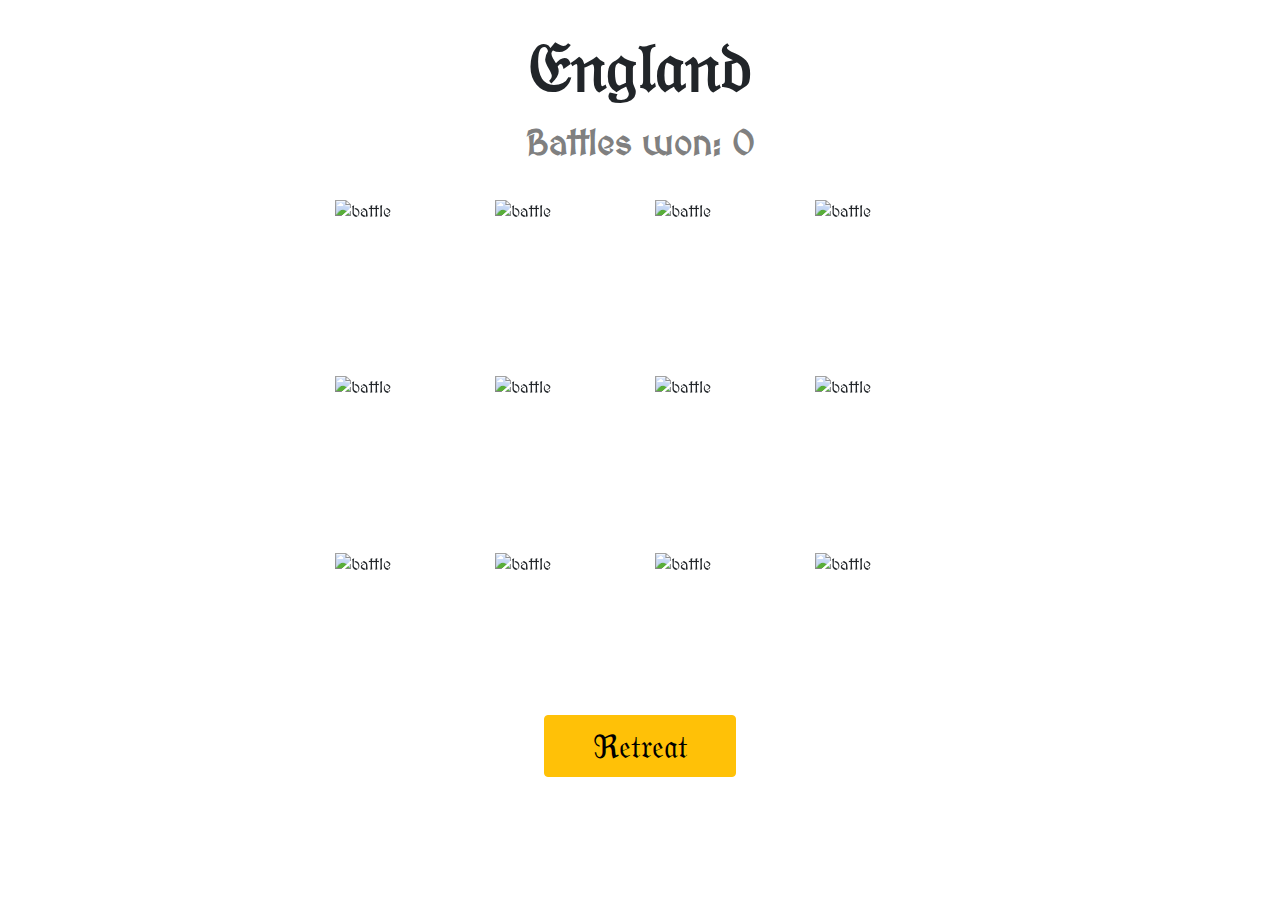
==== gamepage.html @ 1f0f879d "Add files via upload" ====
<!DOCTYPE html>
<html lang="en">

<head>
  <meta charset="UTF-8" />
  <meta name="description" content="Victorian theme memory match game made for Year 5 WoW project by Adam Ahmed of Birchwood Primary School">
  <meta name="keywords" content="HTML, CSS, JavaScript, WoW, Birchwood, Memory Game">
  <meta name="author" content="Adam Ahmed">
  <meta name="viewport" content="width=device-width, initial-scale=1.0" />
  <title>Victorian Memory Match</title>

  <!--GOOGLE FONTS-->

  <link rel="preconnect" href="https://fonts.gstatic.com">
  <link href="https://fonts.googleapis.com/css2?family=MedievalSharp&display=swap" rel="stylesheet">

  <!--BOOTSTRAP-->
  <link rel="stylesheet" href="https://stackpath.bootstrapcdn.com/bootstrap/4.5.2/css/bootstrap.min.css" integrity="sha384-JcKb8q3iqJ61gNV9KGb8thSsNjpSL0n8PARn9HuZOnIxN0hoP+VmmDGMN5t9UJ0Z" crossorigin="anonymous" />
  <script src="https://stackpath.bootstrapcdn.com/bootstrap/4.5.2/js/bootstrap.min.js" integrity="sha384-B4gt1jrGC7Jh4AgTPSdUtOBvfO8shuf57BaghqFfPlYxofvL8/KUEfYiJOMMV+rV" crossorigin="anonymous"></script>

  <link rel="stylesheet" href="styles.css" />
</head>

<body id="game">
  <header>
    <h1 class="text-center mt-4 mb-2 headTag">𝔈𝔫𝔤𝔩𝔞𝔫𝔡</h1>
  </header>

  <section class="container mx-auto">
    <section class="mx-auto">
      <div class="row">
        <div class="col-12 text-center points">
          <p>Battles won: <span id="point"> 0</span></p>
        </div>
      </div>

      <div id="won" class="text-center">
        <h1>𝔜𝔬𝔲 𝔥𝔞𝔳𝔢 𝔠𝔬𝔫𝔮𝔲𝔢𝔯𝔢𝔡 𝔱𝔥𝔢 𝔠𝔬𝔲𝔫𝔱𝔯𝔶!</h1>
        <p>Battles won: <span id="finalPoints">0</span></p>
        <button class="btn" id="playAgain">ℭ𝔬𝔫𝔮𝔲𝔢𝔯 𝔞𝔫𝔬𝔱𝔥𝔢𝔯 𝔠𝔬𝔲𝔫𝔱𝔯𝔶</button>
      </div>

      <section class="memory-game">
        <div class="memory-card" data-cards="card1">
          <img class="front-face" src="Images/queen.png" alt="Queen image" />
          <img class="back-face" src="Images/card.png" alt="battle" />
        </div>
        <div class="memory-card" data-cards="card1">
          <img class="front-face" src="Images/queen.png" alt="Queen image" />
          <img class="back-face" src="Images/card.png" alt="battle" />
        </div>

        <div class="memory-card" data-cards="card2">
          <img class="front-face" src="Images/homeless.png" alt="Homeless man image" />
          <img class="back-face" src="Images/card.png" alt="battle" />
        </div>
        <div class="memory-card" data-cards="card2">
          <img class="front-face" src="Images/homeless.png" alt="Homeless man image" />
          <img class="back-face" src="Images/card.png" alt="battle" />
        </div>

        <div class="memory-card" data-cards="card3">
          <img class="front-face" src="Images/porridge.png" alt="Porridge image " />
          <img class="back-face" src="Images/card.png" alt="battle" />
        </div>
        <div class="memory-card" data-cards="card3">
          <img class="front-face" src="Images/porridge.png" alt="Porridge image" />
          <img class="back-face" src="Images/card.png" alt="battle" />
        </div>

        <div class="memory-card" data-cards="card4">
          <img class="front-face" src="Images/sword.png" alt="Sword image" />
          <img class="back-face" src="Images/card.png" alt="battle" />
        </div>
        <div class="memory-card" data-cards="card4">
          <img class="front-face" src="Images/sword.png" alt="Sword image" />
          <img class="back-face" src="Images/card.png" alt="battle" />
        </div>

        <div class="memory-card" data-cards="card5">
          <img class="front-face" src="Images/rhorse.png" alt="Rocking horse image" />
          <img class="back-face" src="Images/card.png" alt="battle" />
        </div>

        <div class="memory-card" data-cards="card5">
          <img class="front-face" src="Images/rhorse.png" alt="Rocking horse image" />
          <img class="back-face" src="Images/card.png" alt="battle" />
        </div>

        <div class="memory-card" data-cards="card6">
          <img class="front-face" src="Images/ship.png" alt="War ship image" />
          <img class="back-face" src="Images/card.png." alt="battle" />
        </div>
        <div class="memory-card" data-cards="card6">
          <img class="front-face" src="Images/ship.png" alt="War ship image" />
          <img class="back-face" src="Images/card.png" alt="battle" />
        </div>
      </section>
    </section>
  </section>
  <a class="btn btn-large btn-warning retreat" href="index.html">ℜ𝔢𝔱𝔯𝔢𝔞𝔱</a>
  <script src="game.js"></script>
</body>

</html>
---- styles.css ----
body {
  height: 85vh;
  background-image: url("Images/oriental.png");
  background-position: center;
  position: relative;
  font-family: "MedievalSharp", cursive;
}

p {
  color: grey;
}

.open {
  width: 100%;
  display: block;
  justify-content: center;
  align-items: center;
  margin-top: 100px;
}

.mainTag {
  color: #000;
  font-weight: bolder;
}

.welcome {
  font-weight: 800;
  width: 70%;
  margin: auto;
  margin-bottom: 20px;
  font-size: 35px;
}

.gif {
  border: 8px solid black;
  max-width: 30%;
  border-radius: 50%;
}

.gif:hover {
  opacity: 75%;
}

.headTag,
.points>p {
  font-weight: bolder;
}

#point {
  font-weight: 1300;
}

.memory-game {
  width: calc(25% - 10px);
  height: calc(30% - 10px);
  margin: auto;
  display: flex;
  flex-wrap: wrap;
  perspective: 1000px;
  z-index: -1;
}

.memory-card {
  width: calc(25% - 10px);
  height: calc(30% - 10px);
  margin: 5px;
  position: relative;
  transform: scale(1);
  transform-style: preserve-3d;
  transition: transform 0.5s;
  border-radius: 5px;
  background-image: linear-gradient(-225deg, #fff 0%, #fff 100%);
}

.memory-card:active {
  transform: scale(0.97);
  transition: transform 0.2s;
}

.memory-card.flip {
  transform: rotateY(180deg);
}

.front-face,
.back-face {
  width: 100%;
  height: 100%;
  padding: 10px;
  position: absolute;
  border-radius: 5px;
  backface-visibility: hidden;
}

.front-face {
  transform: rotateY(180deg);
}

#won {
  visibility: hidden;
  border-radius: 10px;
  background-image: url("Images/oriental.png");
  margin: auto;
  position: absolute;
  top: 50%;
  left: 50%;
  margin-right: -50%;
  transform: translate(-50%, -50%);
  z-index: 1;
  border: 5px solid #064d75;
}

#won>h1,
#won p {
  font-weight: bolder;
}

#playAgain {
  border: 2px solid #000;
  border-radius: 5px;
  background: #0fc;
  opacity: 70%;
}

#playAgain:hover {
  opacity: 100%;
}

/*LARGE DEVICES*/
@media (min-width: 992px) {
  .mainTag {
    font-size: 80px;
    margin-top: 60px;
  }

  .btn-handle {
    font-size: 40px;
    padding: 10px 20px;
    border-radius: 10px;
  }

  .memory-game {
    width: 640px;
    height: 530px;
  }

  .front-face,
  .back-face {
    padding: 10px;
  }

  #won {
    padding: 50px;
  }

  .headTag {
    font-size: 70px;
  }

  .points>p,
  #won>h1,
  #won p,
  #playAgain {
    font-size: 35px;
  }
}

/*medium devices*/
@media (min-width: 768px) and (max-width: 991px) {
  .mainTag {
    font-size: 75px;
    margin-top: 60px;
  }

  .btn-handle {
    font-size: 35px;
    padding: 10px 20px;
    border-radius: 10px;
  }

  .memory-game {
    width: 620px;
    height: 512px;
  }

  .front-face,
  .back-face {
    padding: 10px;
  }

  #won {
    padding: 50px;
    top: 40%;
  }

  .points>p,
  #won>h1,
  #won p,
  #playAgain {
    font-size: 35px;
  }
}

/*SMALL DEVICES*/
@media (min-width: 576px) and (max-width: 767px) {
  .mainTag {
    font-size: 60px;
    margin-top: 50px;
  }

  .btn-handle {
    font-size: 30px;
    padding: 10px 20px;
    border-radius: 10px;
  }

  .memory-game {
    width: 480px;
    height: 398px;
  }

  .front-face,
  .back-face {
    padding: 6px;
  }

  #won {
    padding: 35px;
    top: 30%;
  }

  .points>p,
  #won>h1,
  #won p,
  #playAgain {
    font-size: 30px;
  }
}

/*EXTRA SMALL DEVICES*/
@media (min-width: 378px) and (max-width: 575px) {
  .mainTag {
    font-size: 45px;
    margin-top: 45px;
  }

  .btn-handle {
    font-size: 30px;
    padding: 10px 20px;
    border-radius: 10px;
  }

  .memory-game {
    width: 380px;
    height: 315px;
  }

  .front-face,
  .back-face {
    padding: 6px;
  }

  #won {
    padding: 30px;
    top: 30%;
  }

  .points>p,
  #won>h1,
  #won p,
  #playAgain {
    font-size: 25px;
  }
}

/*X-EXTRA SMALL DEVICES*/
@media (max-width: 377px) {
  .mainTag {
    font-size: 45px;
    margin-top: 40px;
  }

  .btn-handle {
    font-size: 30px;
    padding: 10px 20px;
    border-radius: 10px;
  }

  .memory-game {
    width: 340px;
    height: 282px;
  }

  .front-face,
  .back-face {
    padding: 5px;
  }

  #won {
    padding: 15px;
    top: 30%;
  }

  .points>p,
  #won>h1,
  #won p,
  #playAgain {
    font-size: 25px;
  }
}

.retreat {
  font-size: 2rem;
  color: #000;
  text-align: center;
  text-decoration: none;
  display: block;
  width: 15%;
  min-width: 150px;
  margin: auto;
}
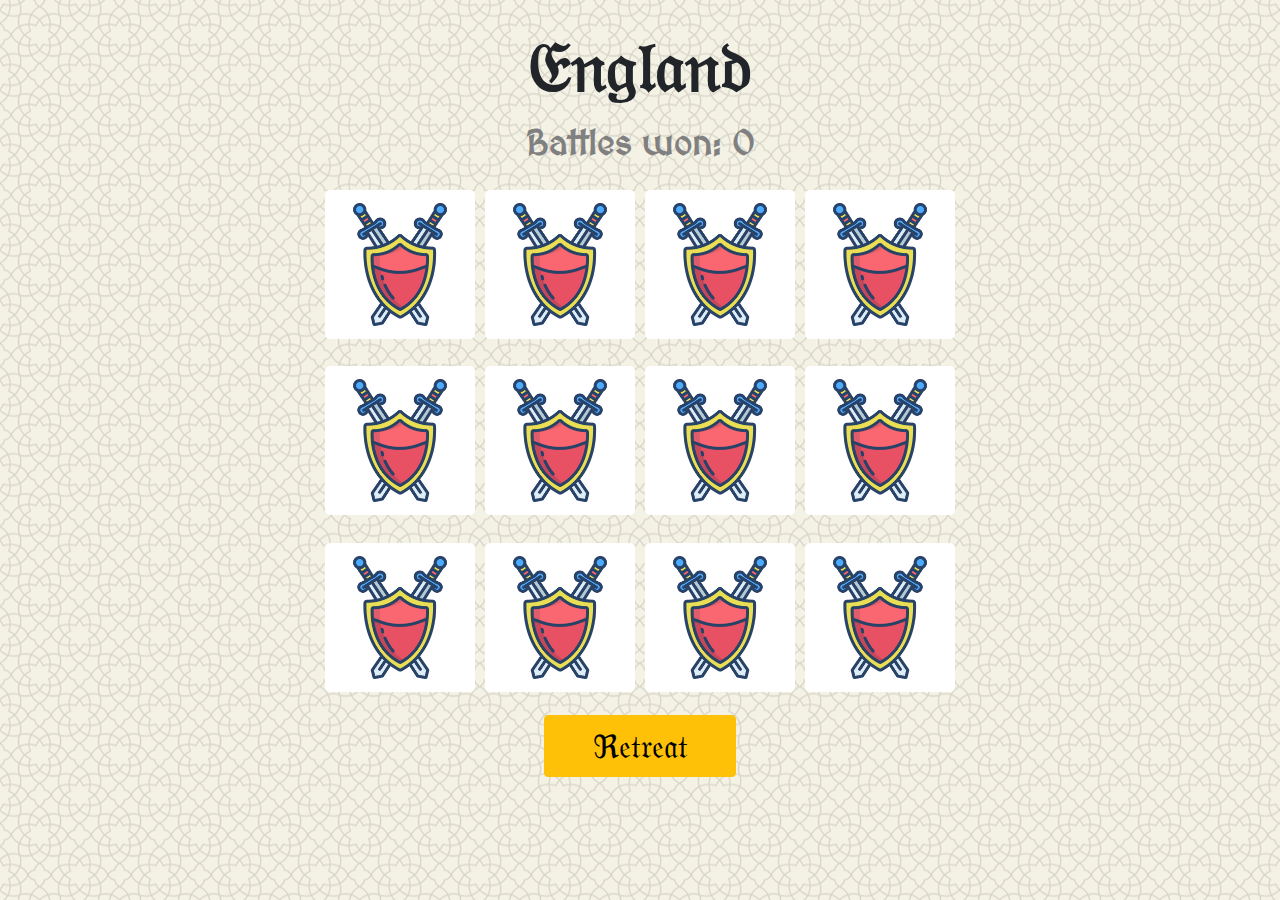
==== commit 5c637ee3: "Update gamepage.html" ====
--- a/gamepage.html
+++ b/gamepage.html
@@ -89,7 +89,7 @@
 
         <div class="memory-card" data-cards="card6">
           <img class="front-face" src="Images/ship.png" alt="War ship image" />
-          <img class="back-face" src="Images/card.png." alt="battle" />
+          <img class="back-face" src="Images/card.png" alt="battle" />
         </div>
         <div class="memory-card" data-cards="card6">
           <img class="front-face" src="Images/ship.png" alt="War ship image" />
--- a/styles.css
+++ b/styles.css
@@ -79,6 +79,7 @@
 
 .memory-card.flip {
   transform: rotateY(180deg);
+  background: transparent;
 }
 
 .front-face,
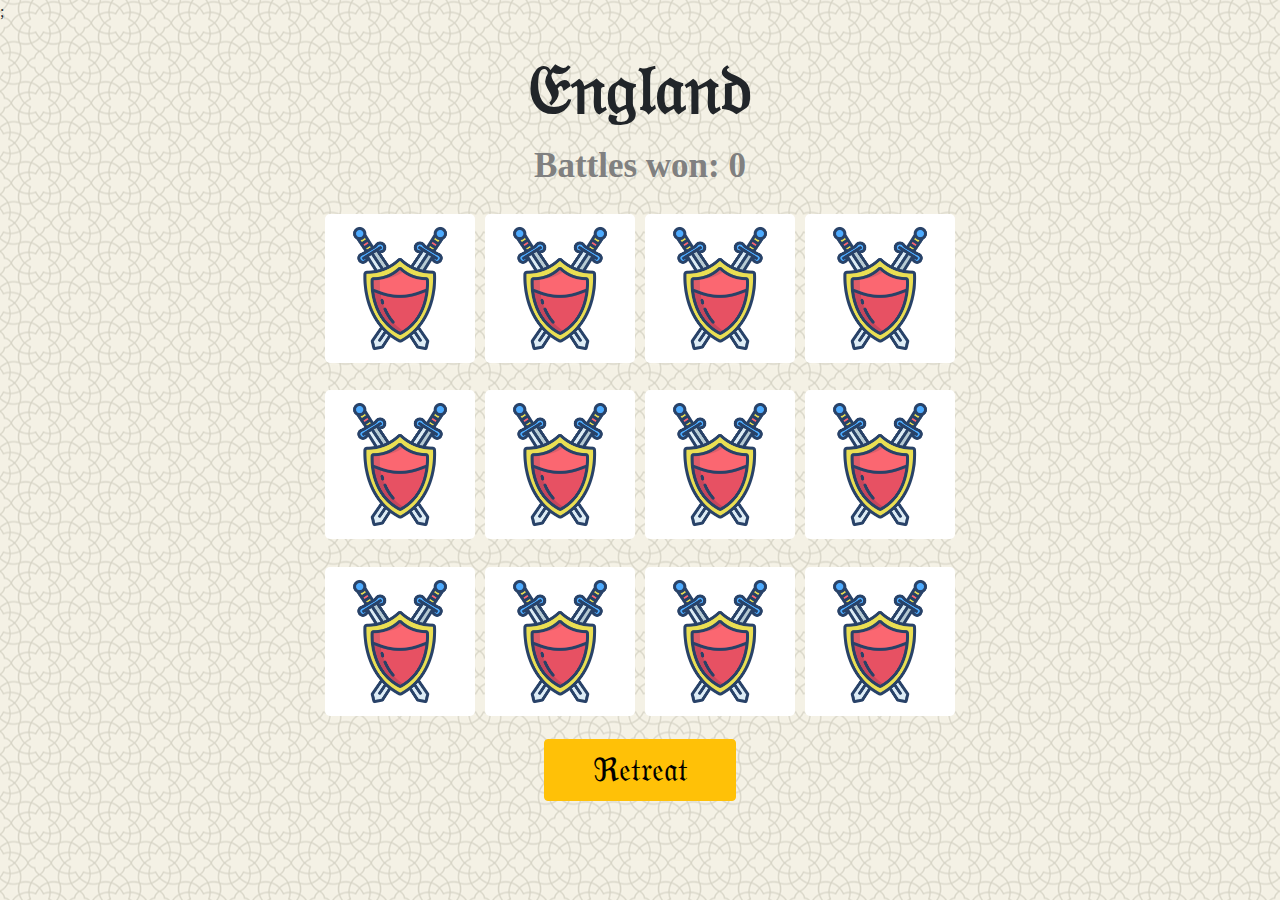
==== commit 0223ec25: "Update gamepage.html" ====
--- a/gamepage.html
+++ b/gamepage.html
@@ -9,10 +9,10 @@
   <meta name="viewport" content="width=device-width, initial-scale=1.0" />
   <title>Victorian Memory Match</title>
 
-  <!--GOOGLE FONTS-->
-
-  <link rel="preconnect" href="https://fonts.gstatic.com">
-  <link href="https://fonts.googleapis.com/css2?family=MedievalSharp&display=swap" rel="stylesheet">
+  <!--Google Fonts-->
+ <link rel="preconnect" href="https://fonts.googleapis.com">;
+ <link rel="preconnect" href="https://fonts.gstatic.com"; crossorigin>
+ <link href="https://fonts.googleapis.com/css2?family=Petit+Formal+Script&display=swap"; rel="stylesheet">
 
   <!--BOOTSTRAP-->
   <link rel="stylesheet" href="https://stackpath.bootstrapcdn.com/bootstrap/4.5.2/css/bootstrap.min.css" integrity="sha384-JcKb8q3iqJ61gNV9KGb8thSsNjpSL0n8PARn9HuZOnIxN0hoP+VmmDGMN5t9UJ0Z" crossorigin="anonymous" />
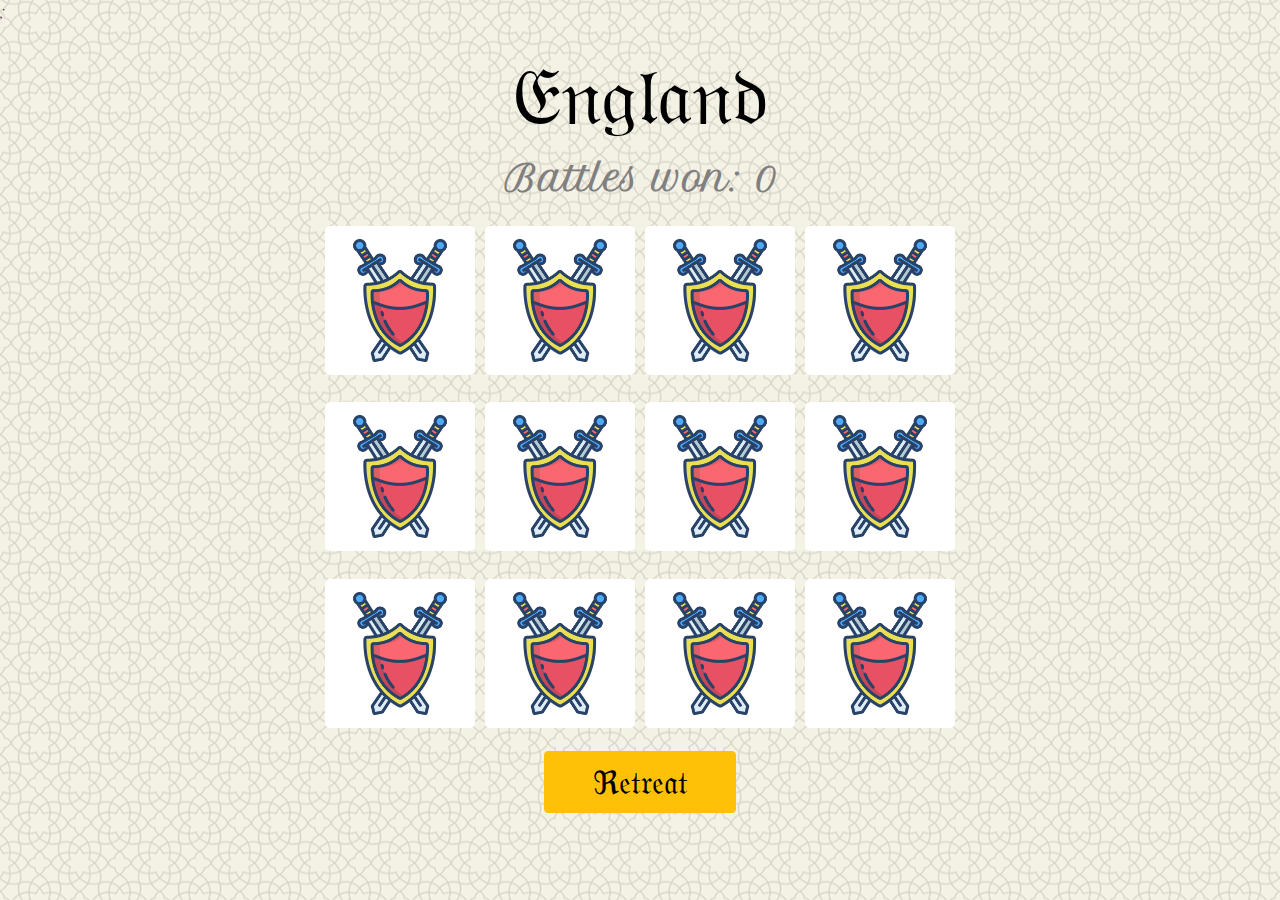
==== commit 56a34180: "Update gamepage.html" ====
--- a/gamepage.html
+++ b/gamepage.html
@@ -23,7 +23,7 @@
 
 <body id="game">
   <header>
-    <h1 class="text-center mt-4 mb-2 headTag">𝔈𝔫𝔤𝔩𝔞𝔫𝔡</h1>
+    <h1 class="text-center mt-4 mb-2 mainTag">𝔈𝔫𝔤𝔩𝔞𝔫𝔡</h1>
   </header>
 
   <section class="container mx-auto">
--- a/styles.css
+++ b/styles.css
@@ -1,9 +1,14 @@
-body {
-  height: 85vh;
-  background-image: url("Images/oriental.png");
-  background-position: center;
-  position: relative;
-  font-family: "MedievalSharp", cursive;
+@font-face { 
+ font-family: AnglicanText; 
+ src: url("AnglicanText.ttf") format("truetype"); 
+} 
+
+body { 
+ height: 85vh; 
+ background-image: url("Images/oriental.png"); 
+ background-position: center; 
+ position: relative; 
+ font-family: 'Petit Formal Script', cursive;
 }
 
 p {
@@ -18,9 +23,9 @@
   margin-top: 100px;
 }
 
-.mainTag {
-  color: #000;
-  font-weight: bolder;
+.mainTag { 
+ color: #000; 
+ font-family: "AnglicanText"; 
 }
 
 .welcome {
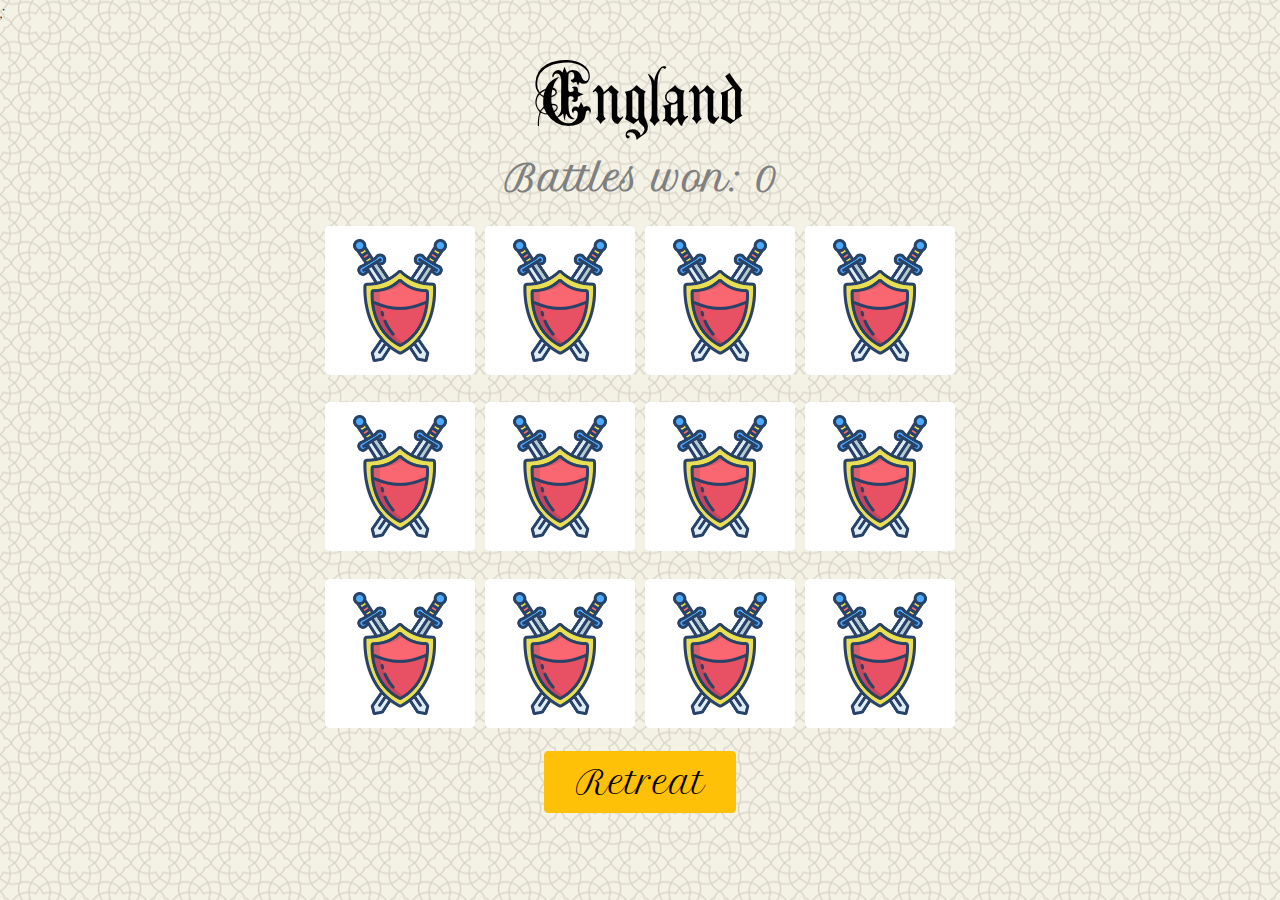
==== commit ca915163: "Update gamepage.html" ====
--- a/gamepage.html
+++ b/gamepage.html
@@ -23,7 +23,7 @@
 
 <body id="game">
   <header>
-    <h1 class="text-center mt-4 mb-2 mainTag">𝔈𝔫𝔤𝔩𝔞𝔫𝔡</h1>
+    <h1 class="text-center mt-4 mb-2 mainTag">England</h1>
   </header>
 
   <section class="container mx-auto">
@@ -98,7 +98,7 @@
       </section>
     </section>
   </section>
-  <a class="btn btn-large btn-warning retreat" href="index.html">ℜ𝔢𝔱𝔯𝔢𝔞𝔱</a>
+  <a class="btn btn-large btn-warning retreat" href="index.html">Retreat</a>
   <script src="game.js"></script>
 </body>
 
